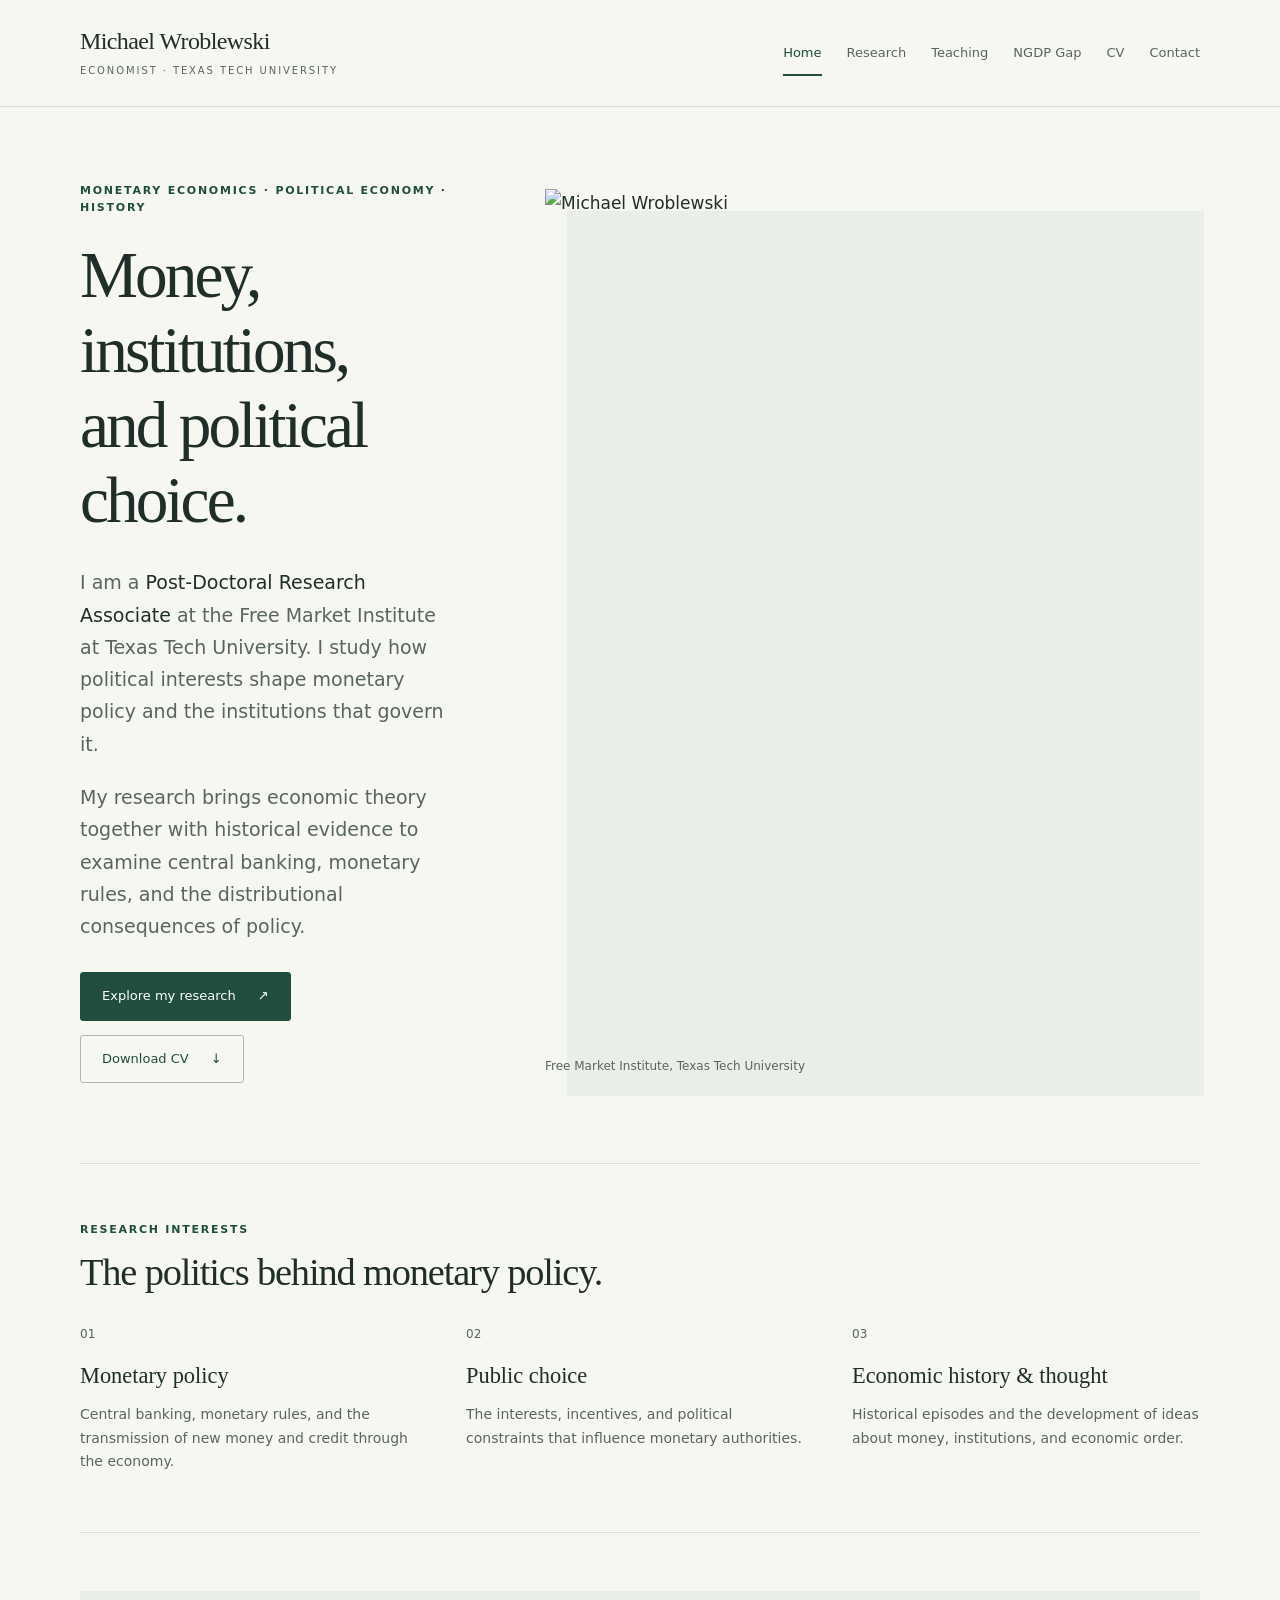
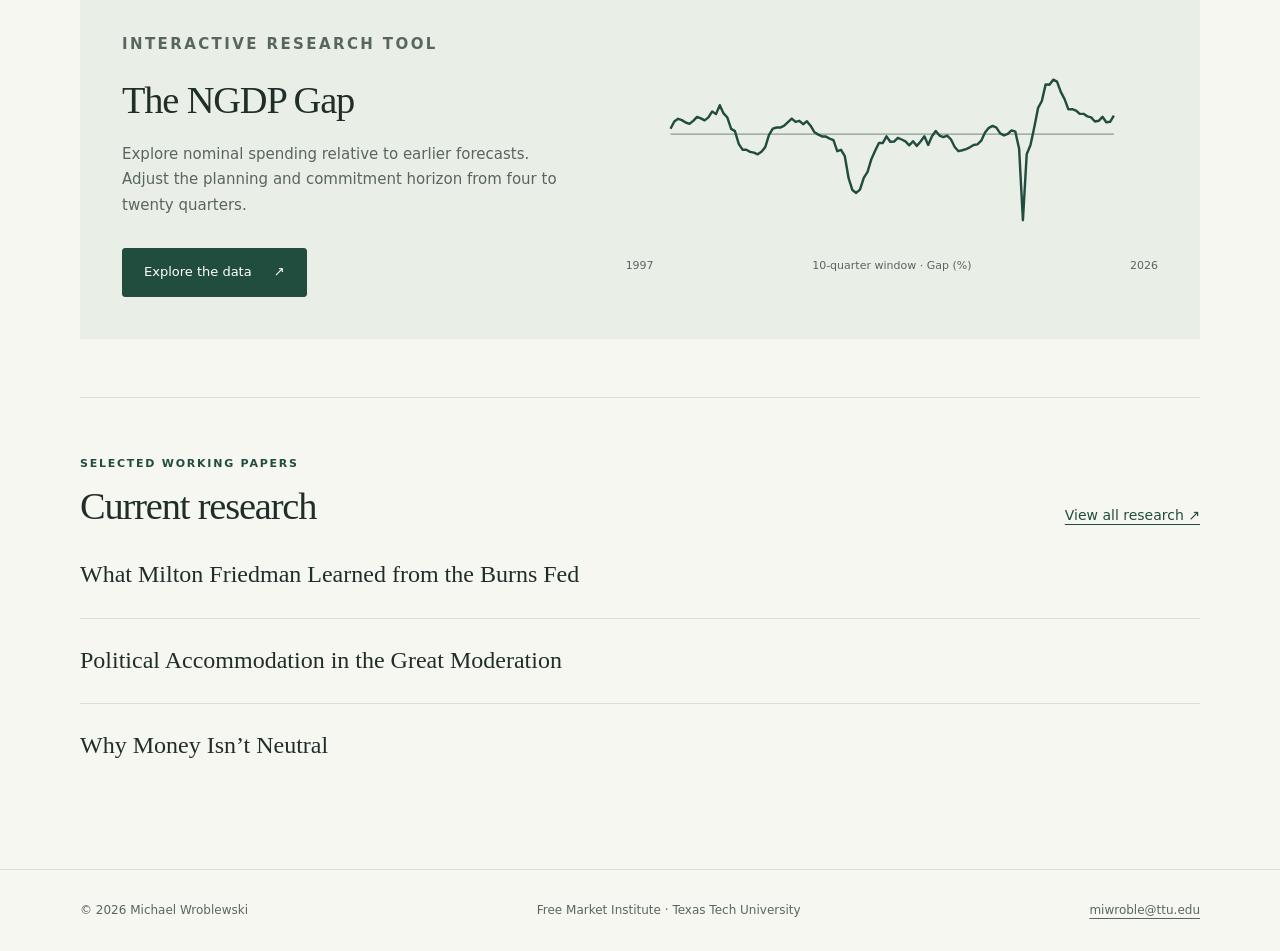
==== index.html @ f3ba5d6a "Redesign academic website and add interactive NGDP Gap Explorer" ====
<!DOCTYPE html>
<html lang="en">
<head>
<meta charset="utf-8"><meta name="viewport" content="width=device-width, initial-scale=1">
<title>Monetary economics &amp; political economy | Michael Wroblewski</title>
<meta name="description" content="Michael Wroblewski is a Post-Doctoral Research Associate at the Free Market Institute at Texas Tech University, studying monetary policy, political economy, and economic history.">
<meta name="theme-color" content="#214d3e">
<meta property="og:title" content="Monetary economics &amp; political economy | Michael Wroblewski">
<meta property="og:description" content="Michael Wroblewski is a Post-Doctoral Research Associate at the Free Market Institute at Texas Tech University, studying monetary policy, political economy, and economic history.">
<meta property="og:type" content="website">
<link rel="canonical" href="https://michaelwroblewski.com/index.html">
<link rel="stylesheet" href="assets/css/site.css">
<script src="assets/js/site.js" defer></script>

</head>
<body>
<a class="skip-link" href="#main">Skip to content</a>
<header class="site-header"><div class="container header-inner">
<a class="brand" href="index.html">Michael Wroblewski<span>Economist · Texas Tech University</span></a>
<button class="menu-toggle" type="button" aria-expanded="false" aria-controls="site-navigation">Menu</button>
<nav class="nav-links" id="site-navigation" aria-label="Main navigation"><a href="index.html" aria-current="page">Home</a><a href="research.html">Research</a><a href="teaching.html">Teaching</a><a href="ngdp.html">NGDP Gap</a><a href="cv.html">CV</a><a href="contact.html">Contact</a></nav>
</div></header>
<main id="main" class="container">
<section class="hero">
<div><p class="eyebrow">Monetary economics · Political economy · History</p><h1>Money, institutions,<br>and political choice.</h1>
<p class="intro">I am a <strong>Post-Doctoral Research Associate</strong> at the Free Market Institute at Texas Tech University. I study how political interests shape monetary policy and the institutions that govern it.</p>
<p class="intro">My research brings economic theory together with historical evidence to examine central banking, monetary rules, and the distributional consequences of policy.</p>
<div class="actions"><a class="button" href="research.html">Explore my research <span aria-hidden="true">↗</span></a><a class="button secondary" href="assets/docs/cv.pdf">Download CV <span aria-hidden="true">↓</span></a></div>
</div>
<figure class="portrait"><img src="assets/images/mwhs.webp" alt="Michael Wroblewski" width="568" height="852" fetchpriority="high"><figcaption>Free Market Institute, Texas Tech University</figcaption></figure>
</section>
<section class="section"><div class="section-heading"><div><p class="eyebrow">Research interests</p><h2>The politics behind monetary policy.</h2></div></div>
<div class="research-themes"><article><span class="number">01</span><h3>Monetary policy</h3><p>Central banking, monetary rules, and the transmission of new money and credit through the economy.</p></article><article><span class="number">02</span><h3>Public choice</h3><p>The interests, incentives, and political constraints that influence monetary authorities.</p></article><article><span class="number">03</span><h3>Economic history &amp; thought</h3><p>Historical episodes and the development of ideas about money, institutions, and economic order.</p></article></div></section>
<section class="section"><div class="feature"><div><p class="eyebrow">Interactive research tool</p><h2>The NGDP Gap</h2><p>Explore nominal spending relative to earlier forecasts. Adjust the planning and commitment horizon from four to twenty quarters.</p><div class="actions"><a class="button" href="ngdp.html">Explore the data <span aria-hidden="true">↗</span></a></div></div><div><svg class="mini-chart" viewBox="0 0 460 180" role="img" aria-label="Ten-quarter NGDP gap, 1997 to 2026. Large negative gaps in 2009 and 2020 followed by a positive gap after 2021."><line x1="20" x2="440" y1="74.97556313757711" y2="74.97556313757711" stroke="#8c9b8f"/><polyline points="20.00,69.83 23.59,62.95 27.18,60.47 30.77,61.69 34.36,63.94 37.95,65.17 41.54,62.41 45.13,58.61 48.72,60.03 52.31,61.91 55.90,59.08 59.49,53.46 63.08,56.01 66.67,47.57 70.26,55.34 73.85,59.22 77.44,69.99 81.03,72.11 84.62,84.24 88.21,89.71 91.79,89.76 95.38,91.74 98.97,92.52 102.56,94.09 106.15,91.59 109.74,87.28 113.33,75.68 116.92,69.81 120.51,68.66 124.10,68.72 127.69,66.99 131.28,63.66 134.87,60.24 138.46,63.40 142.05,62.36 145.64,65.55 149.23,62.74 152.82,67.22 156.41,73.23 160.00,75.46 163.59,77.18 167.18,77.29 170.77,79.16 174.36,80.73 177.95,91.07 181.54,89.84 185.13,95.88 188.72,116.72 192.31,127.95 195.90,130.65 199.49,127.46 203.08,116.37 206.67,110.71 210.26,98.72 213.85,90.80 217.44,83.39 221.03,83.40 224.62,77.05 228.21,82.23 231.79,81.97 235.38,78.42 238.97,80.04 242.56,81.81 246.15,85.58 249.74,81.72 253.33,86.10 256.92,81.87 260.51,77.07 264.10,85.26 267.69,76.96 271.28,72.05 274.87,76.30 278.46,77.83 282.05,76.44 285.64,79.85 289.23,87.19 292.82,91.13 296.41,90.22 300.00,89.17 303.59,87.45 307.18,85.30 310.77,84.62 314.36,81.15 317.95,73.52 321.54,69.02 325.13,67.16 328.72,68.77 332.31,74.32 335.90,76.18 339.49,74.81 343.08,71.39 346.67,72.63 350.26,88.88 353.85,156.60 357.44,94.06 361.03,85.32 364.62,68.56 368.21,50.14 371.79,43.61 375.38,27.84 378.97,28.17 382.56,23.40 386.15,25.25 389.74,34.98 393.33,41.84 396.92,51.51 400.51,51.31 404.10,52.60 407.69,55.79 411.28,55.76 414.87,58.14 418.46,59.05 422.05,63.03 425.64,62.34 429.23,58.56 432.82,63.73 436.41,63.27 440.00,57.44" fill="none" stroke="#214d3e" stroke-width="2.3" stroke-linejoin="round"/></svg><div class="feature-meta"><span>1997</span><span>10-quarter window · Gap (%)</span><span>2026</span></div></div></div></section>
<section class="section"><div class="section-heading"><div><p class="eyebrow">Selected working papers</p><h2>Current research</h2></div><a class="text-link" href="research.html">View all research ↗</a></div>
<article class="paper"><h3>What Milton Friedman Learned from the Burns Fed</h3></article><article class="paper"><h3>Political Accommodation in the Great Moderation</h3></article><article class="paper"><h3>Why Money Isn’t Neutral</h3></article>
</section></main>
<footer class="site-footer"><div class="container footer-inner"><span>© <span data-year>2026</span> Michael Wroblewski</span><span>Free Market Institute · Texas Tech University</span><a href="mailto:miwroble@ttu.edu">miwroble@ttu.edu</a></div></footer>
</body></html>
---- assets/css/site.css ----
@charset "UTF-8";
:root{--paper:#f7f7f2;--white:#fff;--ink:#202e2a;--muted:#596660;--green:#214d3e;--line:#d9dfd7;--soft:#e9eee6;--blue:#244e70;--tight:#dbe8f1;--modtight:#edf3f7;--neutral:#f3f4f0;--modloose:#fcf2e2;--loose:#f5e2c5;--serif:Georgia,'Times New Roman',serif;--sans:system-ui,-apple-system,BlinkMacSystemFont,'Segoe UI',sans-serif}
*{box-sizing:border-box}html{scroll-behavior:smooth}body{margin:0;background:var(--paper);color:var(--ink);font:17px/1.7 var(--sans);-webkit-font-smoothing:antialiased}a{color:var(--green);text-underline-offset:4px}a:hover{text-decoration-thickness:2px}img{max-width:100%;display:block}button,input,select{font:inherit}button,a,input,select,summary{touch-action:manipulation}button{cursor:pointer}button:disabled{cursor:default}a:focus-visible,button:focus-visible,input:focus-visible,select:focus-visible,summary:focus-visible,svg:focus-visible{outline:3px solid #ae7632;outline-offset:5px}h1,h2,h3,p,figure{margin:0}h1,h2,h3{font-family:var(--serif);font-weight:400;line-height:1.15}h1{font-size:clamp(2.8rem,5.1vw,4.8rem);letter-spacing:-.045em}h2{font-size:clamp(2rem,3vw,2.8rem);letter-spacing:-.03em}h3{font-size:1.4rem;line-height:1.35}p+p{margin-top:1.1em}.container{width:min(1120px,calc(100% - 64px));margin-inline:auto}.skip-link{position:absolute;left:24px;top:-80px;z-index:10;background:var(--green);color:white;padding:10px 20px}.skip-link:focus{top:12px}.site-header{border-bottom:1px solid var(--line)}.header-inner{min-height:106px;display:flex;align-items:center;justify-content:space-between;gap:28px}.brand{text-decoration:none;color:var(--ink);font:24px/1.15 var(--serif);letter-spacing:-.025em}.brand span{display:block;font:10px/1.4 var(--sans);text-transform:uppercase;letter-spacing:.19em;color:var(--muted);margin-top:8px}.nav-links{display:flex;align-items:center;gap:25px}.nav-links a{font-size:13px;text-decoration:none;color:var(--muted);padding:12px 0;white-space:nowrap}.nav-links a:hover,.nav-links a[aria-current=page]{color:var(--green)}.nav-links a[aria-current=page]{box-shadow:inset 0 -2px var(--green)}.menu-toggle{display:none;background:none;border:1px solid var(--line);padding:8px 15px;color:var(--ink);border-radius:3px}.eyebrow{font:600 11px/1.5 var(--sans);letter-spacing:.16em;text-transform:uppercase;color:var(--green);margin-bottom:22px}.hero{display:grid;grid-template-columns:1.35fr .8fr;gap:88px;align-items:center;padding:76px 0 80px}.hero h1{max-width:660px;margin-bottom:28px}.hero .intro{font-size:19px;color:var(--muted);max-width:590px}.hero .intro strong{color:var(--ink);font-weight:500}.portrait{position:relative;margin:0 16px 0 0}.portrait:before{content:'';position:absolute;inset:22px -20px -20px 22px;background:var(--soft);z-index:-1}.portrait img{width:100%;aspect-ratio:3/4;object-fit:cover;object-position:center 25%}.portrait figcaption{margin-top:15px;color:var(--muted);font-size:12px}.actions{display:flex;align-items:center;gap:14px;flex-wrap:wrap;margin-top:30px}.button{display:inline-flex;align-items:center;justify-content:center;gap:22px;padding:12px 21px;min-height:46px;background:var(--green);border:1px solid var(--green);border-radius:3px;color:white;text-decoration:none;font-size:13px;font-weight:500}.button:hover{background:#173b2e;text-decoration:none}.button.secondary{background:transparent;color:var(--green);border-color:#aab9ad}.button.secondary:hover{background:var(--soft)}.text-link{font-size:14px;font-weight:500}.section{padding:58px 0;border-top:1px solid var(--line)}.section-heading{display:flex;align-items:end;justify-content:space-between;gap:20px;margin-bottom:30px}.section-heading .eyebrow{margin-bottom:12px}.research-themes{display:grid;grid-template-columns:repeat(3,1fr);gap:38px}.research-themes .number{font-size:12px;color:var(--muted);display:block;margin-bottom:16px}.research-themes h3{margin-bottom:12px}.research-themes p{font-size:14px;color:var(--muted)}.feature{display:grid;grid-template-columns:1fr 1.2fr;gap:60px;align-items:center;background:var(--soft);padding:42px}.feature h2{margin-bottom:20px}.feature p{font-size:15px;color:var(--muted)}.mini-chart{width:100%;height:190px;display:block}.feature-meta{display:flex;justify-content:space-between;color:var(--muted);font-size:11px;margin-top:12px}.page-intro{padding:68px 0 44px;max-width:820px}.page-intro h1{margin-bottom:24px}.page-intro>p:last-child{font-size:18px;color:var(--muted);max-width:760px}.publication-section{display:grid;grid-template-columns:200px 1fr;gap:40px;padding:38px 0;border-top:1px solid var(--line)}.publication-section>h2{font:500 12px/1.5 var(--sans);letter-spacing:.12em;text-transform:uppercase;padding-top:7px}.paper{padding:0 0 27px;margin-bottom:25px;border-bottom:1px solid var(--line)}.paper:last-child{border:0;margin:0;padding-bottom:0}.paper h3{font-size:24px}.paper .byline{font-size:13px;color:var(--muted);margin-top:9px}.paper .paper-note{font-size:14px;color:var(--muted);margin-top:12px;max-width:700px}.course-list{list-style:none;padding:0;margin:0}.course-list li{display:flex;justify-content:space-between;gap:24px;align-items:baseline;border-bottom:1px solid var(--line);padding:17px 0}.course-list li:first-child{padding-top:0}.course-list .course-title{font-size:17px}.course-list small{font-size:12px;color:var(--muted);display:block}.course-list time{white-space:nowrap;font-size:13px;color:var(--muted)}.reading-text{max-width:720px;color:var(--muted)}.cv-embed{border:1px solid var(--line);width:100%;height:850px;background:white;margin:28px 0 20px}.contact-grid{display:grid;grid-template-columns:1fr 1fr;gap:60px;padding:36px 0 90px;border-top:1px solid var(--line)}.contact-grid h2{font-size:26px;margin-bottom:20px}.contact-grid dt{font-size:11px;text-transform:uppercase;letter-spacing:.12em;color:var(--muted);margin-top:25px}.contact-grid dd{margin:5px 0 0}.social-links{display:flex;gap:24px;flex-wrap:wrap;font-size:14px}.site-footer{border-top:1px solid var(--line);margin-top:50px}.footer-inner{display:flex;justify-content:space-between;align-items:center;gap:20px;padding:30px 0;font-size:12px;color:var(--muted)}.footer-inner a{color:var(--muted)}.chart-shell{background:var(--white);border:1px solid var(--line);padding:28px 32px}.chart-toolbar{display:grid;grid-template-columns:1.2fr 1fr;gap:48px;align-items:start}.window-label{display:flex;justify-content:space-between;gap:12px;align-items:baseline;font-size:13px}.window-label output{font:27px/1.4 var(--serif);color:var(--green)}input[type=range]{accent-color:var(--green);width:100%;height:34px;margin:8px 0 0}.range-ends{display:flex;justify-content:space-between;font-size:11px;color:var(--muted)}.chart-latest{text-align:right}.chart-latest small{font-size:11px;letter-spacing:.08em;text-transform:uppercase;color:var(--muted)}.chart-latest strong{font:36px/1.3 var(--serif);color:var(--green);display:block}.chart-latest span{font-size:12px;color:var(--muted)}#ngdp-chart{margin-top:20px}#ngdp-chart svg{display:block;width:100%;overflow:visible}#ngdp-chart svg text{font-family:var(--sans);font-size:12px;fill:var(--muted)}.chart-inspector{border-top:1px solid var(--line);padding-top:15px;display:flex;align-items:center;justify-content:space-between;gap:16px;flex-wrap:wrap;font-size:13px;font-variant-numeric:tabular-nums;min-height:55px}.chart-inspector label{font-size:12px;color:var(--muted)}.chart-inspector select{max-width:140px;padding:5px 9px;border:1px solid var(--line);background:white;border-radius:3px;color:var(--ink);font-size:14px}.chart-legend{display:flex;flex-wrap:wrap;gap:10px 20px;margin-top:20px;font-size:11px;color:var(--muted)}.chart-legend span{display:inline-flex;gap:7px;align-items:center}.swatch{width:13px;height:11px;display:inline-block}.chart-footnote{margin-top:18px;font-size:12px;color:var(--muted)}.chart-error{padding:24px 0;color:#842323}.download-row{display:flex;gap:20px;align-items:center;flex-wrap:wrap;margin-top:26px}.source-note{font-size:12px;color:var(--muted)}.interpretations{display:grid;grid-template-columns:repeat(3,1fr);gap:34px;margin:32px 0}.interpretations h3{font-size:23px;margin-bottom:12px}.interpretations p{font-size:14px;color:var(--muted)}details{border-top:1px solid var(--line);padding:19px 0}summary{font-weight:500;cursor:pointer;list-style-position:outside;margin-left:20px}details .detail-content{padding:18px 20px 3px;font-size:15px;color:var(--muted);max-width:870px}details li+li{margin-top:10px}.formula{padding:18px;background:var(--soft);margin:18px 0;font-family:var(--serif);color:var(--ink);overflow-wrap:anywhere}.data-table{width:100%;border-collapse:collapse;font-size:13px}.data-table th,.data-table td{text-align:left;padding:10px 12px;border-bottom:1px solid var(--line)}.data-table th{font-weight:500}.sr-only{position:absolute;width:1px;height:1px;padding:0;margin:-1px;overflow:hidden;clip:rect(0,0,0,0);white-space:nowrap;border:0}
@media(min-width:1600px){.hero{padding:100px 0}.container{width:min(1240px,calc(100% - 96px))}}
@media(max-width:900px){.header-inner{min-height:90px;gap:20px;flex-wrap:wrap;padding:20px 0}.nav-links{gap:17px}.hero{gap:40px;grid-template-columns:1.2fr .8fr;padding:50px 0 60px}.hero .intro{font-size:16px}.feature{gap:30px;padding:30px}.publication-section{grid-template-columns:150px 1fr;gap:30px}.brand{font-size:22px}}
@media(max-width:700px){.container{width:calc(100% - 36px)}.header-inner{min-height:86px}.menu-toggle{display:block}.nav-links{width:100%;display:flex;flex-wrap:wrap;gap:5px 22px;padding-top:10px}.js .nav-links{display:none}.js .nav-links.is-open{display:flex}.nav-links a{padding:10px 0;font-size:14px}.hero{grid-template-columns:1fr;gap:38px;padding:45px 0}.hero h1{font-size:clamp(2.9rem,10vw,4rem);max-width:500px}.hero .intro{font-size:17px}.portrait{max-width:310px;margin-left:auto;margin-right:20px}.portrait img{aspect-ratio:4/5}.eyebrow{font-size:10px;margin-bottom:18px}.research-themes{grid-template-columns:1fr;gap:25px}.research-themes article{padding-bottom:24px;border-bottom:1px solid var(--line)}.research-themes article:last-child{border:0;padding-bottom:0}.research-themes .number{float:left;margin:6px 17px 0 0}.research-themes p{margin-left:32px}.section{padding:40px 0}.feature{grid-template-columns:1fr;padding:25px;gap:25px}.section-heading{align-items:start;flex-direction:column;gap:14px}.page-intro{padding:44px 0 32px}.page-intro h1{font-size:3rem}.page-intro>p:last-child{font-size:16px}.publication-section{grid-template-columns:1fr;gap:22px;padding:28px 0}.paper h3{font-size:22px}.course-list li{flex-direction:column;gap:6px}.cv-embed{height:620px}.contact-grid{grid-template-columns:1fr;gap:30px;padding-bottom:30px}.footer-inner{align-items:start;flex-direction:column;gap:10px}.chart-shell{padding:20px 12px}.chart-toolbar{gap:20px;grid-template-columns:1fr}.chart-latest{text-align:left;display:flex;flex-wrap:wrap;gap:6px 14px;align-items:baseline}.chart-latest strong{font-size:27px}.chart-latest span{flex-basis:100%}.window-label output{font-size:24px}.chart-inspector{font-size:12px;gap:10px}.interpretations{grid-template-columns:1fr;gap:25px}.interpretations article{border-left:2px solid var(--line);padding-left:20px}.data-table th,.data-table td{padding:9px 5px;font-size:12px}details .detail-content{padding-inline:5px}.chart-legend{gap:9px 12px}}
@media(prefers-reduced-motion:reduce){html{scroll-behavior:auto}*{animation:none!important;transition:none!important}}
@media print{.site-header,.site-footer,.menu-toggle,.actions,.download-row{display:none}body{background:white;color:black}.container{width:100%}.hero{padding:0}.page-intro{padding:10px 0}.chart-shell{break-inside:avoid}.cv-embed{height:900px}}
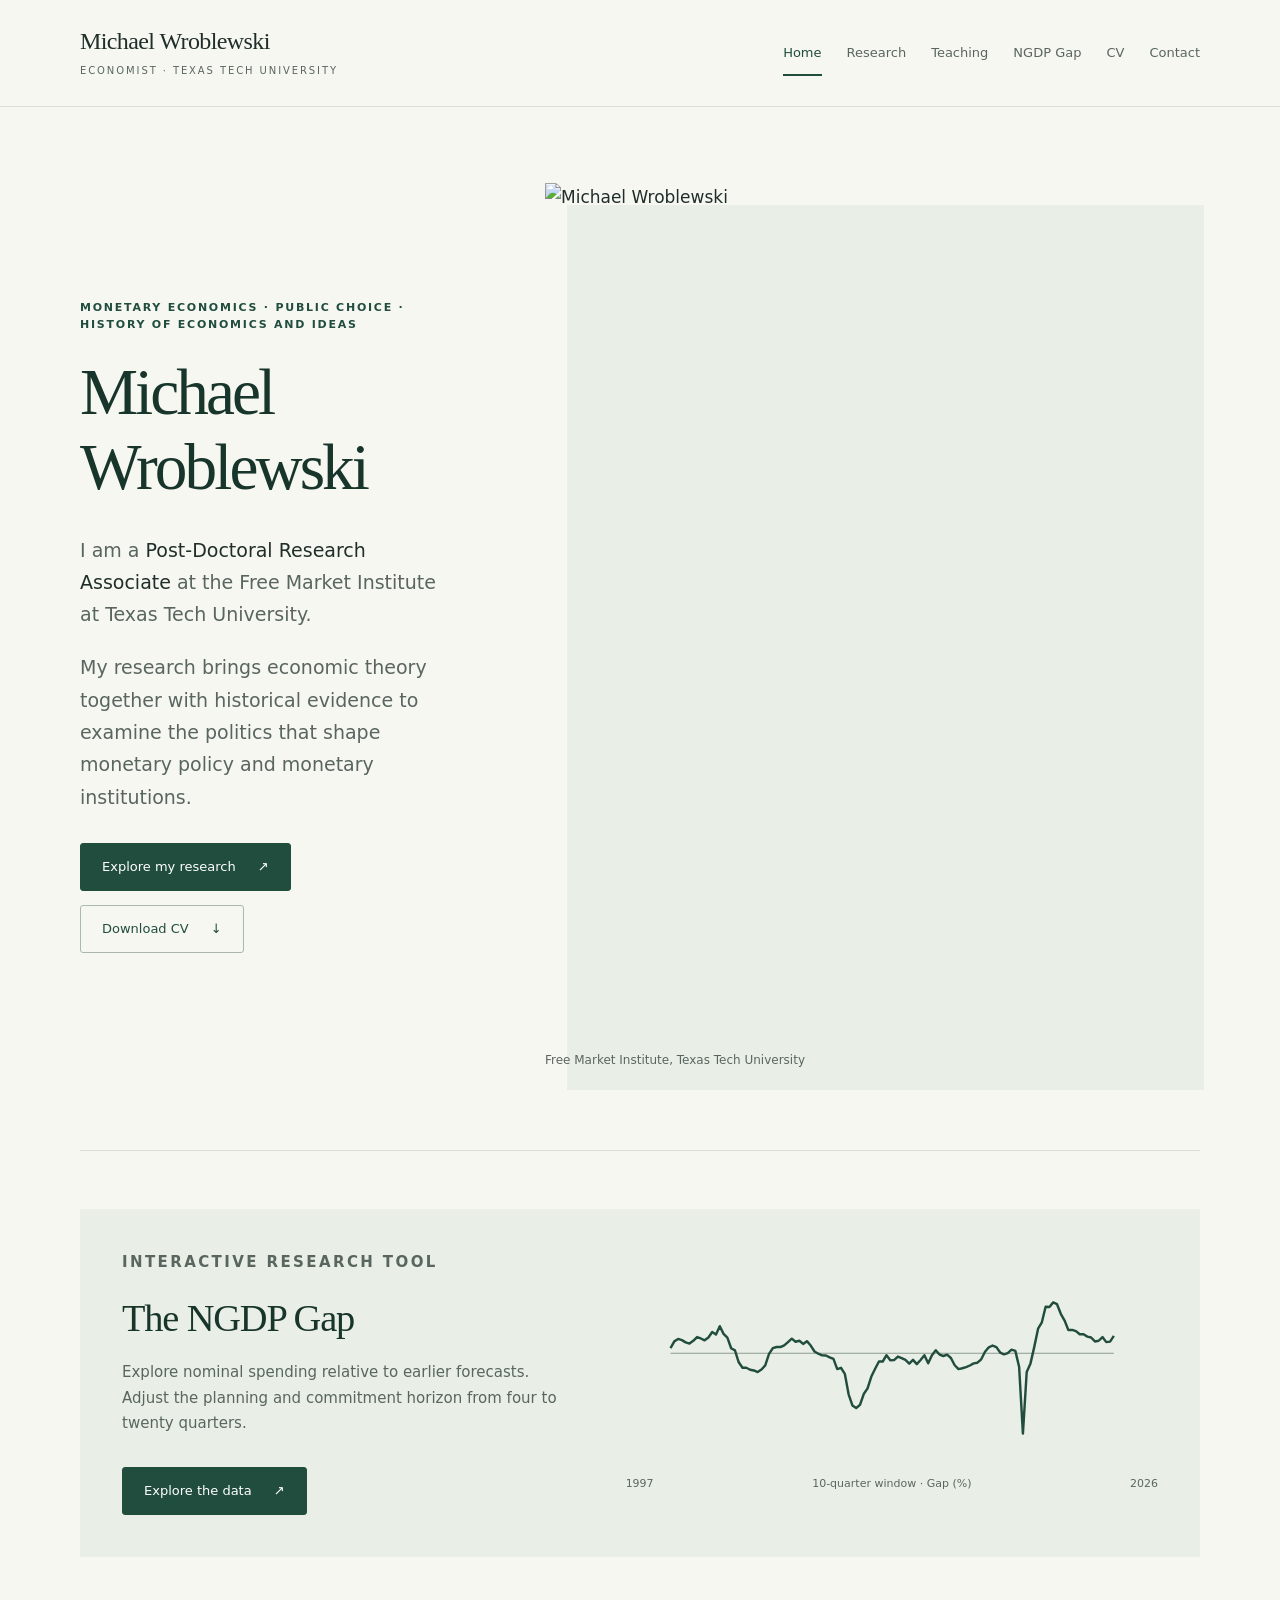
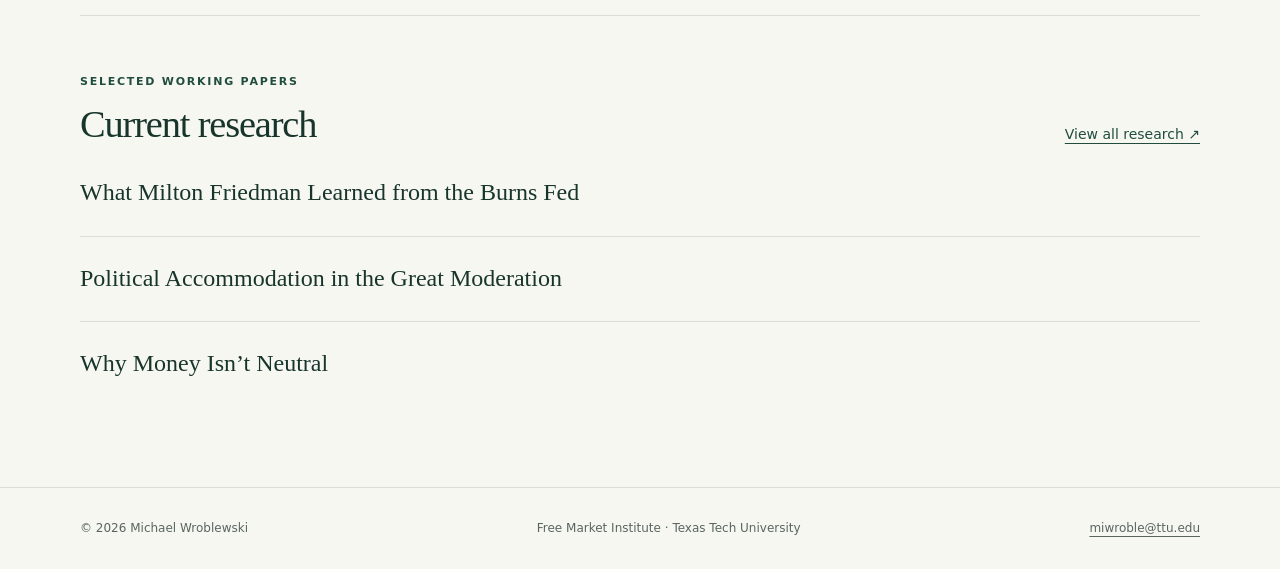
==== commit bf466630: "Refine academic redesign and add validated automatic NGDP updates" ====
--- a/index.html
+++ b/index.html
@@ -22,16 +22,15 @@
 </div></header>
 <main id="main" class="container">
 <section class="hero">
-<div><p class="eyebrow">Monetary economics · Political economy · History</p><h1>Money, institutions,<br>and political choice.</h1>
-<p class="intro">I am a <strong>Post-Doctoral Research Associate</strong> at the Free Market Institute at Texas Tech University. I study how political interests shape monetary policy and the institutions that govern it.</p>
-<p class="intro">My research brings economic theory together with historical evidence to examine central banking, monetary rules, and the distributional consequences of policy.</p>
+<div><p class="eyebrow">Monetary Economics · Public Choice · History of Economics and Ideas</p><h1>Michael<br>Wroblewski</h1>
+<p class="intro">I am a <strong>Post-Doctoral Research Associate</strong> at the Free Market Institute at Texas Tech University.</p>
+<p class="intro">My research brings economic theory together with historical evidence to examine the politics that shape monetary policy and monetary institutions.</p>
 <div class="actions"><a class="button" href="research.html">Explore my research <span aria-hidden="true">↗</span></a><a class="button secondary" href="assets/docs/cv.pdf">Download CV <span aria-hidden="true">↓</span></a></div>
 </div>
 <figure class="portrait"><img src="assets/images/mwhs.webp" alt="Michael Wroblewski" width="568" height="852" fetchpriority="high"><figcaption>Free Market Institute, Texas Tech University</figcaption></figure>
 </section>
-<section class="section"><div class="section-heading"><div><p class="eyebrow">Research interests</p><h2>The politics behind monetary policy.</h2></div></div>
-<div class="research-themes"><article><span class="number">01</span><h3>Monetary policy</h3><p>Central banking, monetary rules, and the transmission of new money and credit through the economy.</p></article><article><span class="number">02</span><h3>Public choice</h3><p>The interests, incentives, and political constraints that influence monetary authorities.</p></article><article><span class="number">03</span><h3>Economic history &amp; thought</h3><p>Historical episodes and the development of ideas about money, institutions, and economic order.</p></article></div></section>
-<section class="section"><div class="feature"><div><p class="eyebrow">Interactive research tool</p><h2>The NGDP Gap</h2><p>Explore nominal spending relative to earlier forecasts. Adjust the planning and commitment horizon from four to twenty quarters.</p><div class="actions"><a class="button" href="ngdp.html">Explore the data <span aria-hidden="true">↗</span></a></div></div><div><svg class="mini-chart" viewBox="0 0 460 180" role="img" aria-label="Ten-quarter NGDP gap, 1997 to 2026. Large negative gaps in 2009 and 2020 followed by a positive gap after 2021."><line x1="20" x2="440" y1="74.97556313757711" y2="74.97556313757711" stroke="#8c9b8f"/><polyline points="20.00,69.83 23.59,62.95 27.18,60.47 30.77,61.69 34.36,63.94 37.95,65.17 41.54,62.41 45.13,58.61 48.72,60.03 52.31,61.91 55.90,59.08 59.49,53.46 63.08,56.01 66.67,47.57 70.26,55.34 73.85,59.22 77.44,69.99 81.03,72.11 84.62,84.24 88.21,89.71 91.79,89.76 95.38,91.74 98.97,92.52 102.56,94.09 106.15,91.59 109.74,87.28 113.33,75.68 116.92,69.81 120.51,68.66 124.10,68.72 127.69,66.99 131.28,63.66 134.87,60.24 138.46,63.40 142.05,62.36 145.64,65.55 149.23,62.74 152.82,67.22 156.41,73.23 160.00,75.46 163.59,77.18 167.18,77.29 170.77,79.16 174.36,80.73 177.95,91.07 181.54,89.84 185.13,95.88 188.72,116.72 192.31,127.95 195.90,130.65 199.49,127.46 203.08,116.37 206.67,110.71 210.26,98.72 213.85,90.80 217.44,83.39 221.03,83.40 224.62,77.05 228.21,82.23 231.79,81.97 235.38,78.42 238.97,80.04 242.56,81.81 246.15,85.58 249.74,81.72 253.33,86.10 256.92,81.87 260.51,77.07 264.10,85.26 267.69,76.96 271.28,72.05 274.87,76.30 278.46,77.83 282.05,76.44 285.64,79.85 289.23,87.19 292.82,91.13 296.41,90.22 300.00,89.17 303.59,87.45 307.18,85.30 310.77,84.62 314.36,81.15 317.95,73.52 321.54,69.02 325.13,67.16 328.72,68.77 332.31,74.32 335.90,76.18 339.49,74.81 343.08,71.39 346.67,72.63 350.26,88.88 353.85,156.60 357.44,94.06 361.03,85.32 364.62,68.56 368.21,50.14 371.79,43.61 375.38,27.84 378.97,28.17 382.56,23.40 386.15,25.25 389.74,34.98 393.33,41.84 396.92,51.51 400.51,51.31 404.10,52.60 407.69,55.79 411.28,55.76 414.87,58.14 418.46,59.05 422.05,63.03 425.64,62.34 429.23,58.56 432.82,63.73 436.41,63.27 440.00,57.44" fill="none" stroke="#214d3e" stroke-width="2.3" stroke-linejoin="round"/></svg><div class="feature-meta"><span>1997</span><span>10-quarter window · Gap (%)</span><span>2026</span></div></div></div></section>
+
+<section class="section"><div class="feature"><div><p class="eyebrow">Interactive research tool</p><h2>The NGDP Gap</h2><p>Explore nominal spending relative to earlier forecasts. Adjust the planning and commitment horizon from four to twenty quarters.</p><div class="actions"><a class="button" href="ngdp.html">Explore the data <span aria-hidden="true">↗</span></a></div></div><div><svg class="mini-chart" viewBox="0 0 460 180" role="img" aria-label="Ten-quarter NGDP gap, 1997Q1 to 2026Q2."><line x1="20" x2="440" y1="75.98" y2="75.98" stroke="#8c9b8f"/><polyline points="20.00,71.17 23.59,64.76 27.18,62.44 30.77,63.57 34.36,65.68 37.95,66.83 41.54,64.24 45.13,60.70 48.72,62.03 52.31,63.78 55.90,61.14 59.49,55.90 63.08,58.27 66.67,50.40 70.26,57.65 73.85,61.27 77.44,71.32 81.03,73.30 84.62,84.62 88.21,89.73 91.79,89.77 95.38,91.63 98.97,92.35 102.56,93.81 106.15,91.48 109.74,87.46 113.33,76.64 116.92,71.16 120.51,70.08 124.10,70.14 127.69,68.52 131.28,65.42 134.87,62.22 138.46,65.17 142.05,64.21 145.64,67.18 149.23,64.56 152.82,68.73 156.41,74.35 160.00,76.43 163.59,78.04 167.18,78.14 170.77,79.88 174.36,81.35 177.95,91.00 181.54,89.85 185.13,95.49 188.72,114.94 192.31,125.42 195.90,127.94 199.49,124.96 203.08,114.62 206.67,109.33 210.26,98.13 213.85,90.74 217.44,83.83 221.03,83.84 224.62,77.91 228.21,82.75 231.79,82.50 235.38,79.20 238.97,80.70 242.56,82.35 246.15,85.87 249.74,82.27 253.33,86.36 256.92,82.41 260.51,77.93 264.10,85.58 267.69,77.83 271.28,73.25 274.87,77.21 278.46,78.64 282.05,77.34 285.64,80.53 289.23,87.38 292.82,91.05 296.41,90.21 300.00,89.22 303.59,87.62 307.18,85.61 310.77,84.98 314.36,81.74 317.95,74.62 321.54,70.41 325.13,68.69 328.72,70.19 332.31,75.37 335.90,77.10 339.49,75.83 343.08,72.63 346.67,73.79 350.26,88.95 353.85,152.16 357.44,93.79 361.03,85.63 364.62,69.99 368.21,52.79 371.79,46.70 375.38,31.99 378.97,32.29 382.56,27.84 386.15,29.57 389.74,38.65 393.33,45.05 396.92,54.07 400.51,53.89 404.10,55.10 407.69,58.07 411.28,58.04 414.87,60.27 418.46,61.12 422.05,64.83 425.64,64.18 429.23,60.66 432.82,65.48 436.41,65.05 440.00,59.61" fill="none" stroke="#214d3e" stroke-width="2.3" stroke-linejoin="round"/></svg><div class="feature-meta"><span>1997</span><span>10-quarter window · Gap (%)</span><span>2026</span></div></div></div></section>
 <section class="section"><div class="section-heading"><div><p class="eyebrow">Selected working papers</p><h2>Current research</h2></div><a class="text-link" href="research.html">View all research ↗</a></div>
 <article class="paper"><h3>What Milton Friedman Learned from the Burns Fed</h3></article><article class="paper"><h3>Political Accommodation in the Great Moderation</h3></article><article class="paper"><h3>Why Money Isn’t Neutral</h3></article>
 </section></main>
--- a/assets/css/site.css
+++ b/assets/css/site.css
@@ -1,8 +1,32 @@
 @charset "UTF-8";
 :root{--paper:#f7f7f2;--white:#fff;--ink:#202e2a;--muted:#596660;--green:#214d3e;--line:#d9dfd7;--soft:#e9eee6;--blue:#244e70;--tight:#dbe8f1;--modtight:#edf3f7;--neutral:#f3f4f0;--modloose:#fcf2e2;--loose:#f5e2c5;--serif:Georgia,'Times New Roman',serif;--sans:system-ui,-apple-system,BlinkMacSystemFont,'Segoe UI',sans-serif}
-*{box-sizing:border-box}html{scroll-behavior:smooth}body{margin:0;background:var(--paper);color:var(--ink);font:17px/1.7 var(--sans);-webkit-font-smoothing:antialiased}a{color:var(--green);text-underline-offset:4px}a:hover{text-decoration-thickness:2px}img{max-width:100%;display:block}button,input,select{font:inherit}button,a,input,select,summary{touch-action:manipulation}button{cursor:pointer}button:disabled{cursor:default}a:focus-visible,button:focus-visible,input:focus-visible,select:focus-visible,summary:focus-visible,svg:focus-visible{outline:3px solid #ae7632;outline-offset:5px}h1,h2,h3,p,figure{margin:0}h1,h2,h3{font-family:var(--serif);font-weight:400;line-height:1.15}h1{font-size:clamp(2.8rem,5.1vw,4.8rem);letter-spacing:-.045em}h2{font-size:clamp(2rem,3vw,2.8rem);letter-spacing:-.03em}h3{font-size:1.4rem;line-height:1.35}p+p{margin-top:1.1em}.container{width:min(1120px,calc(100% - 64px));margin-inline:auto}.skip-link{position:absolute;left:24px;top:-80px;z-index:10;background:var(--green);color:white;padding:10px 20px}.skip-link:focus{top:12px}.site-header{border-bottom:1px solid var(--line)}.header-inner{min-height:106px;display:flex;align-items:center;justify-content:space-between;gap:28px}.brand{text-decoration:none;color:var(--ink);font:24px/1.15 var(--serif);letter-spacing:-.025em}.brand span{display:block;font:10px/1.4 var(--sans);text-transform:uppercase;letter-spacing:.19em;color:var(--muted);margin-top:8px}.nav-links{display:flex;align-items:center;gap:25px}.nav-links a{font-size:13px;text-decoration:none;color:var(--muted);padding:12px 0;white-space:nowrap}.nav-links a:hover,.nav-links a[aria-current=page]{color:var(--green)}.nav-links a[aria-current=page]{box-shadow:inset 0 -2px var(--green)}.menu-toggle{display:none;background:none;border:1px solid var(--line);padding:8px 15px;color:var(--ink);border-radius:3px}.eyebrow{font:600 11px/1.5 var(--sans);letter-spacing:.16em;text-transform:uppercase;color:var(--green);margin-bottom:22px}.hero{display:grid;grid-template-columns:1.35fr .8fr;gap:88px;align-items:center;padding:76px 0 80px}.hero h1{max-width:660px;margin-bottom:28px}.hero .intro{font-size:19px;color:var(--muted);max-width:590px}.hero .intro strong{color:var(--ink);font-weight:500}.portrait{position:relative;margin:0 16px 0 0}.portrait:before{content:'';position:absolute;inset:22px -20px -20px 22px;background:var(--soft);z-index:-1}.portrait img{width:100%;aspect-ratio:3/4;object-fit:cover;object-position:center 25%}.portrait figcaption{margin-top:15px;color:var(--muted);font-size:12px}.actions{display:flex;align-items:center;gap:14px;flex-wrap:wrap;margin-top:30px}.button{display:inline-flex;align-items:center;justify-content:center;gap:22px;padding:12px 21px;min-height:46px;background:var(--green);border:1px solid var(--green);border-radius:3px;color:white;text-decoration:none;font-size:13px;font-weight:500}.button:hover{background:#173b2e;text-decoration:none}.button.secondary{background:transparent;color:var(--green);border-color:#aab9ad}.button.secondary:hover{background:var(--soft)}.text-link{font-size:14px;font-weight:500}.section{padding:58px 0;border-top:1px solid var(--line)}.section-heading{display:flex;align-items:end;justify-content:space-between;gap:20px;margin-bottom:30px}.section-heading .eyebrow{margin-bottom:12px}.research-themes{display:grid;grid-template-columns:repeat(3,1fr);gap:38px}.research-themes .number{font-size:12px;color:var(--muted);display:block;margin-bottom:16px}.research-themes h3{margin-bottom:12px}.research-themes p{font-size:14px;color:var(--muted)}.feature{display:grid;grid-template-columns:1fr 1.2fr;gap:60px;align-items:center;background:var(--soft);padding:42px}.feature h2{margin-bottom:20px}.feature p{font-size:15px;color:var(--muted)}.mini-chart{width:100%;height:190px;display:block}.feature-meta{display:flex;justify-content:space-between;color:var(--muted);font-size:11px;margin-top:12px}.page-intro{padding:68px 0 44px;max-width:820px}.page-intro h1{margin-bottom:24px}.page-intro>p:last-child{font-size:18px;color:var(--muted);max-width:760px}.publication-section{display:grid;grid-template-columns:200px 1fr;gap:40px;padding:38px 0;border-top:1px solid var(--line)}.publication-section>h2{font:500 12px/1.5 var(--sans);letter-spacing:.12em;text-transform:uppercase;padding-top:7px}.paper{padding:0 0 27px;margin-bottom:25px;border-bottom:1px solid var(--line)}.paper:last-child{border:0;margin:0;padding-bottom:0}.paper h3{font-size:24px}.paper .byline{font-size:13px;color:var(--muted);margin-top:9px}.paper .paper-note{font-size:14px;color:var(--muted);margin-top:12px;max-width:700px}.course-list{list-style:none;padding:0;margin:0}.course-list li{display:flex;justify-content:space-between;gap:24px;align-items:baseline;border-bottom:1px solid var(--line);padding:17px 0}.course-list li:first-child{padding-top:0}.course-list .course-title{font-size:17px}.course-list small{font-size:12px;color:var(--muted);display:block}.course-list time{white-space:nowrap;font-size:13px;color:var(--muted)}.reading-text{max-width:720px;color:var(--muted)}.cv-embed{border:1px solid var(--line);width:100%;height:850px;background:white;margin:28px 0 20px}.contact-grid{display:grid;grid-template-columns:1fr 1fr;gap:60px;padding:36px 0 90px;border-top:1px solid var(--line)}.contact-grid h2{font-size:26px;margin-bottom:20px}.contact-grid dt{font-size:11px;text-transform:uppercase;letter-spacing:.12em;color:var(--muted);margin-top:25px}.contact-grid dd{margin:5px 0 0}.social-links{display:flex;gap:24px;flex-wrap:wrap;font-size:14px}.site-footer{border-top:1px solid var(--line);margin-top:50px}.footer-inner{display:flex;justify-content:space-between;align-items:center;gap:20px;padding:30px 0;font-size:12px;color:var(--muted)}.footer-inner a{color:var(--muted)}.chart-shell{background:var(--white);border:1px solid var(--line);padding:28px 32px}.chart-toolbar{display:grid;grid-template-columns:1.2fr 1fr;gap:48px;align-items:start}.window-label{display:flex;justify-content:space-between;gap:12px;align-items:baseline;font-size:13px}.window-label output{font:27px/1.4 var(--serif);color:var(--green)}input[type=range]{accent-color:var(--green);width:100%;height:34px;margin:8px 0 0}.range-ends{display:flex;justify-content:space-between;font-size:11px;color:var(--muted)}.chart-latest{text-align:right}.chart-latest small{font-size:11px;letter-spacing:.08em;text-transform:uppercase;color:var(--muted)}.chart-latest strong{font:36px/1.3 var(--serif);color:var(--green);display:block}.chart-latest span{font-size:12px;color:var(--muted)}#ngdp-chart{margin-top:20px}#ngdp-chart svg{display:block;width:100%;overflow:visible}#ngdp-chart svg text{font-family:var(--sans);font-size:12px;fill:var(--muted)}.chart-inspector{border-top:1px solid var(--line);padding-top:15px;display:flex;align-items:center;justify-content:space-between;gap:16px;flex-wrap:wrap;font-size:13px;font-variant-numeric:tabular-nums;min-height:55px}.chart-inspector label{font-size:12px;color:var(--muted)}.chart-inspector select{max-width:140px;padding:5px 9px;border:1px solid var(--line);background:white;border-radius:3px;color:var(--ink);font-size:14px}.chart-legend{display:flex;flex-wrap:wrap;gap:10px 20px;margin-top:20px;font-size:11px;color:var(--muted)}.chart-legend span{display:inline-flex;gap:7px;align-items:center}.swatch{width:13px;height:11px;display:inline-block}.chart-footnote{margin-top:18px;font-size:12px;color:var(--muted)}.chart-error{padding:24px 0;color:#842323}.download-row{display:flex;gap:20px;align-items:center;flex-wrap:wrap;margin-top:26px}.source-note{font-size:12px;color:var(--muted)}.interpretations{display:grid;grid-template-columns:repeat(3,1fr);gap:34px;margin:32px 0}.interpretations h3{font-size:23px;margin-bottom:12px}.interpretations p{font-size:14px;color:var(--muted)}details{border-top:1px solid var(--line);padding:19px 0}summary{font-weight:500;cursor:pointer;list-style-position:outside;margin-left:20px}details .detail-content{padding:18px 20px 3px;font-size:15px;color:var(--muted);max-width:870px}details li+li{margin-top:10px}.formula{padding:18px;background:var(--soft);margin:18px 0;font-family:var(--serif);color:var(--ink);overflow-wrap:anywhere}.data-table{width:100%;border-collapse:collapse;font-size:13px}.data-table th,.data-table td{text-align:left;padding:10px 12px;border-bottom:1px solid var(--line)}.data-table th{font-weight:500}.sr-only{position:absolute;width:1px;height:1px;padding:0;margin:-1px;overflow:hidden;clip:rect(0,0,0,0);white-space:nowrap;border:0}
+*{box-sizing:border-box}html{scroll-behavior:smooth}body{margin:0;background:var(--paper);color:var(--ink);font:17px/1.7 var(--sans);-webkit-font-smoothing:antialiased}a{color:var(--green);text-underline-offset:4px}a:hover{text-decoration-thickness:2px}img{max-width:100%;display:block}button,input,select{font:inherit}button,a,input,select,summary{touch-action:manipulation}button{cursor:pointer}button:disabled{cursor:default}a:focus-visible,button:focus-visible,input:focus-visible,select:focus-visible,summary:focus-visible,svg:focus-visible{outline:3px solid #ae7632;outline-offset:5px}h1,h2,h3,p,figure{margin:0}h1,h2,h3{color:#18352b;font-family:var(--serif);font-weight:400;line-height:1.15}h1{font-size:clamp(2.8rem,5.1vw,4.8rem);letter-spacing:-.045em}h2{font-size:clamp(2rem,3vw,2.8rem);letter-spacing:-.03em}h3{font-size:1.4rem;line-height:1.35}p+p{margin-top:1.1em}.container{width:min(1120px,calc(100% - 64px));margin-inline:auto}.skip-link{position:absolute;left:24px;top:-80px;z-index:10;background:var(--green);color:white;padding:10px 20px}.skip-link:focus{top:12px}.site-header{border-bottom:1px solid var(--line)}.header-inner{min-height:106px;display:flex;align-items:center;justify-content:space-between;gap:28px}.brand{text-decoration:none;color:var(--ink);font:24px/1.15 var(--serif);letter-spacing:-.025em}.brand span{display:block;font:10px/1.4 var(--sans);text-transform:uppercase;letter-spacing:.19em;color:var(--muted);margin-top:8px}.nav-links{display:flex;align-items:center;gap:25px}.nav-links a{font-size:13px;text-decoration:none;color:var(--muted);padding:12px 0;white-space:nowrap}.nav-links a:hover,.nav-links a[aria-current=page]{color:var(--green)}.nav-links a[aria-current=page]{box-shadow:inset 0 -2px var(--green)}.menu-toggle{display:none;background:none;border:1px solid var(--line);padding:8px 15px;color:var(--ink);border-radius:3px}.eyebrow{font:600 11px/1.5 var(--sans);letter-spacing:.16em;text-transform:uppercase;color:var(--green);margin-bottom:22px}.hero{display:grid;grid-template-columns:1.35fr .8fr;gap:88px;align-items:center;padding:76px 0 80px}.hero h1{max-width:660px;margin-bottom:28px}.hero .intro{font-size:19px;color:var(--muted);max-width:590px}.hero .intro strong{color:var(--ink);font-weight:500}.portrait{position:relative;margin:0 16px 0 0}.portrait:before{content:'';position:absolute;inset:22px -20px -20px 22px;background:var(--soft);z-index:-1}.portrait img{width:100%;aspect-ratio:3/4;object-fit:cover;object-position:center 25%}.portrait figcaption{margin-top:15px;color:var(--muted);font-size:12px}.actions{display:flex;align-items:center;gap:14px;flex-wrap:wrap;margin-top:30px}.button{display:inline-flex;align-items:center;justify-content:center;gap:22px;padding:12px 21px;min-height:46px;background:var(--green);border:1px solid var(--green);border-radius:3px;color:white;text-decoration:none;font-size:13px;font-weight:500}.button:hover{background:#173b2e;text-decoration:none}.button.secondary{background:transparent;color:var(--green);border-color:#aab9ad}.button.secondary:hover{background:var(--soft)}.text-link{font-size:14px;font-weight:500}.section{padding:58px 0;border-top:1px solid var(--line)}.section-heading{display:flex;align-items:end;justify-content:space-between;gap:20px;margin-bottom:30px}.section-heading .eyebrow{margin-bottom:12px}.research-themes{display:grid;grid-template-columns:repeat(3,1fr);gap:38px}.research-themes .number{font-size:12px;color:var(--muted);display:block;margin-bottom:16px}.research-themes h3{margin-bottom:12px}.research-themes p{font-size:14px;color:var(--muted)}.feature{display:grid;grid-template-columns:1fr 1.2fr;gap:60px;align-items:center;background:var(--soft);padding:42px}.feature h2{margin-bottom:20px}.feature p{font-size:15px;color:var(--muted)}.mini-chart{width:100%;height:190px;display:block}.feature-meta{display:flex;justify-content:space-between;color:var(--muted);font-size:11px;margin-top:12px}.page-intro{padding:68px 0 44px;max-width:820px}.page-intro h1{margin-bottom:24px}.page-intro>p:last-child{font-size:18px;color:var(--muted);max-width:760px}.publication-section{display:grid;grid-template-columns:200px 1fr;gap:40px;padding:38px 0;border-top:1px solid var(--line)}.publication-section>h2{font:500 12px/1.5 var(--sans);letter-spacing:.12em;text-transform:uppercase;padding-top:7px}.paper{padding:0 0 27px;margin-bottom:25px;border-bottom:1px solid var(--line)}.paper:last-child{border:0;margin:0;padding-bottom:0}.paper h3{font-size:24px}.paper .byline{font-size:13px;color:var(--muted);margin-top:9px}.paper .paper-note{font-size:14px;color:var(--muted);margin-top:12px;max-width:700px}.course-list{list-style:none;padding:0;margin:0}.course-list li{display:flex;justify-content:space-between;gap:24px;align-items:baseline;border-bottom:1px solid var(--line);padding:17px 0}.course-list li:first-child{padding-top:0}.course-list .course-title{font-size:17px}.course-list small{font-size:12px;color:var(--muted);display:block}.course-list time{white-space:nowrap;font-size:13px;color:var(--muted)}.reading-text{max-width:720px;color:var(--muted)}.cv-embed{border:1px solid var(--line);width:100%;height:850px;background:white;margin:28px 0 20px}.contact-grid{display:grid;grid-template-columns:1fr 1fr;gap:60px;padding:36px 0 90px;border-top:1px solid var(--line)}.contact-grid h2{font-size:26px;margin-bottom:20px}.contact-grid dt{font-size:11px;text-transform:uppercase;letter-spacing:.12em;color:var(--muted);margin-top:25px}.contact-grid dd{margin:5px 0 0}.social-links{display:flex;gap:24px;flex-wrap:wrap;font-size:14px}.site-footer{border-top:1px solid var(--line);margin-top:50px}.footer-inner{display:flex;justify-content:space-between;align-items:center;gap:20px;padding:30px 0;font-size:12px;color:var(--muted)}.footer-inner a{color:var(--muted)}.chart-shell{background:var(--white);border:1px solid var(--line);padding:28px 32px}.chart-toolbar{display:grid;grid-template-columns:1.2fr 1fr;gap:48px;align-items:start}.window-label{display:flex;justify-content:space-between;gap:12px;align-items:baseline;font-size:13px}.window-label output{font:27px/1.4 var(--serif);color:var(--green)}input[type=range]{accent-color:var(--green);width:100%;height:34px;margin:8px 0 0}.range-ends{display:flex;justify-content:space-between;font-size:11px;color:var(--muted)}.chart-latest{text-align:right}.chart-latest small{font-size:11px;letter-spacing:.08em;text-transform:uppercase;color:var(--muted)}.chart-latest strong{font:36px/1.3 var(--serif);color:var(--green);display:block}.chart-latest span{font-size:12px;color:var(--muted)}#ngdp-chart{margin-top:20px}#ngdp-chart svg{display:block;width:100%;overflow:visible}#ngdp-chart svg text{font-family:var(--sans);font-size:12px;fill:var(--muted)}.chart-inspector{border-top:1px solid var(--line);padding-top:15px;display:flex;align-items:center;justify-content:space-between;gap:16px;flex-wrap:wrap;font-size:13px;font-variant-numeric:tabular-nums;min-height:55px}.chart-inspector label{font-size:12px;color:var(--muted)}.chart-inspector select{max-width:140px;padding:5px 9px;border:1px solid var(--line);background:white;border-radius:3px;color:var(--ink);font-size:14px}.chart-legend{display:flex;flex-wrap:wrap;gap:10px 20px;margin-top:20px;font-size:11px;color:var(--muted)}.chart-legend span{display:inline-flex;gap:7px;align-items:center}.swatch{width:13px;height:11px;display:inline-block}.chart-footnote{margin-top:18px;font-size:12px;color:var(--muted)}.chart-error{padding:24px 0;color:#842323}.download-row{display:flex;gap:20px;align-items:center;flex-wrap:wrap;margin-top:26px}.source-note{font-size:12px;color:var(--muted)}.interpretations{display:grid;grid-template-columns:repeat(3,1fr);gap:34px;margin:32px 0}.interpretations h3{font-size:23px;margin-bottom:12px}.interpretations p{font-size:14px;color:var(--muted)}details{border-top:1px solid var(--line);padding:19px 0}summary{font-weight:500;cursor:pointer;list-style-position:outside;margin-left:20px}details .detail-content{padding:18px 20px 3px;font-size:15px;color:var(--muted);max-width:870px}details li+li{margin-top:10px}.formula{padding:18px;background:var(--soft);margin:18px 0;font-family:var(--serif);color:var(--ink);overflow-wrap:anywhere}.data-table{width:100%;border-collapse:collapse;font-size:13px}.data-table th,.data-table td{text-align:left;padding:10px 12px;border-bottom:1px solid var(--line)}.data-table th{font-weight:500}.sr-only{position:absolute;width:1px;height:1px;padding:0;margin:-1px;overflow:hidden;clip:rect(0,0,0,0);white-space:nowrap;border:0}
 @media(min-width:1600px){.hero{padding:100px 0}.container{width:min(1240px,calc(100% - 96px))}}
 @media(max-width:900px){.header-inner{min-height:90px;gap:20px;flex-wrap:wrap;padding:20px 0}.nav-links{gap:17px}.hero{gap:40px;grid-template-columns:1.2fr .8fr;padding:50px 0 60px}.hero .intro{font-size:16px}.feature{gap:30px;padding:30px}.publication-section{grid-template-columns:150px 1fr;gap:30px}.brand{font-size:22px}}
 @media(max-width:700px){.container{width:calc(100% - 36px)}.header-inner{min-height:86px}.menu-toggle{display:block}.nav-links{width:100%;display:flex;flex-wrap:wrap;gap:5px 22px;padding-top:10px}.js .nav-links{display:none}.js .nav-links.is-open{display:flex}.nav-links a{padding:10px 0;font-size:14px}.hero{grid-template-columns:1fr;gap:38px;padding:45px 0}.hero h1{font-size:clamp(2.9rem,10vw,4rem);max-width:500px}.hero .intro{font-size:17px}.portrait{max-width:310px;margin-left:auto;margin-right:20px}.portrait img{aspect-ratio:4/5}.eyebrow{font-size:10px;margin-bottom:18px}.research-themes{grid-template-columns:1fr;gap:25px}.research-themes article{padding-bottom:24px;border-bottom:1px solid var(--line)}.research-themes article:last-child{border:0;padding-bottom:0}.research-themes .number{float:left;margin:6px 17px 0 0}.research-themes p{margin-left:32px}.section{padding:40px 0}.feature{grid-template-columns:1fr;padding:25px;gap:25px}.section-heading{align-items:start;flex-direction:column;gap:14px}.page-intro{padding:44px 0 32px}.page-intro h1{font-size:3rem}.page-intro>p:last-child{font-size:16px}.publication-section{grid-template-columns:1fr;gap:22px;padding:28px 0}.paper h3{font-size:22px}.course-list li{flex-direction:column;gap:6px}.cv-embed{height:620px}.contact-grid{grid-template-columns:1fr;gap:30px;padding-bottom:30px}.footer-inner{align-items:start;flex-direction:column;gap:10px}.chart-shell{padding:20px 12px}.chart-toolbar{gap:20px;grid-template-columns:1fr}.chart-latest{text-align:left;display:flex;flex-wrap:wrap;gap:6px 14px;align-items:baseline}.chart-latest strong{font-size:27px}.chart-latest span{flex-basis:100%}.window-label output{font-size:24px}.chart-inspector{font-size:12px;gap:10px}.interpretations{grid-template-columns:1fr;gap:25px}.interpretations article{border-left:2px solid var(--line);padding-left:20px}.data-table th,.data-table td{padding:9px 5px;font-size:12px}details .detail-content{padding-inline:5px}.chart-legend{gap:9px 12px}}
 @media(prefers-reduced-motion:reduce){html{scroll-behavior:auto}*{animation:none!important;transition:none!important}}
 @media print{.site-header,.site-footer,.menu-toggle,.actions,.download-row{display:none}body{background:white;color:black}.container{width:100%}.hero{padding:0}.page-intro{padding:10px 0}.chart-shell{break-inside:avoid}.cv-embed{height:900px}}
+
+/* Keep linked paper titles at the same high contrast as other headings. */
+h1 a,h2 a,h3 a{color:inherit}
+
+/* Explicit text colors keep the embedded preview and site legible. */
+p,label,summary,output,dd{color:inherit}
+.window-label,.window-label label,.range-ends,.range-ends span{color:#18352b}
+.window-label label{font-size:15px;font-weight:600}
+.window-label output{color:#18352b;font-weight:500}
+.range-ends{font-size:12px}
+#window-slider{appearance:none;-webkit-appearance:none;background:transparent;opacity:1;padding:0;cursor:ew-resize}
+#window-slider::-webkit-slider-runnable-track{height:8px;background:#577063;border-radius:4px}
+#window-slider::-moz-range-track{height:8px;background:#577063;border-radius:4px}
+#window-slider::-webkit-slider-thumb{appearance:none;-webkit-appearance:none;width:24px;height:24px;margin-top:-8px;background:#18352b;border:2px solid white;border-radius:50%;box-shadow:0 0 0 1px #18352b}
+#window-slider::-moz-range-thumb{width:20px;height:20px;background:#18352b;border:2px solid white;border-radius:50%;box-shadow:0 0 0 1px #18352b}
+details,details summary,details .detail-content,details .detail-content p,details .detail-content li{color:#202e2a}
+.contact-grid p,.contact-grid dd{color:#202e2a}
+.cv-page{padding-top:8px}
+.cv-page .cv-embed{display:block}
+.citation-note{font-size:13px}
+
+/* A bounded PDF window keeps document scrolling inside the CV page. */
+.cv-page .cv-embed{height:720px;border:1px solid #78887f;border-radius:3px}
+@media(max-width:700px){.cv-page .cv-embed{height:560px}}
